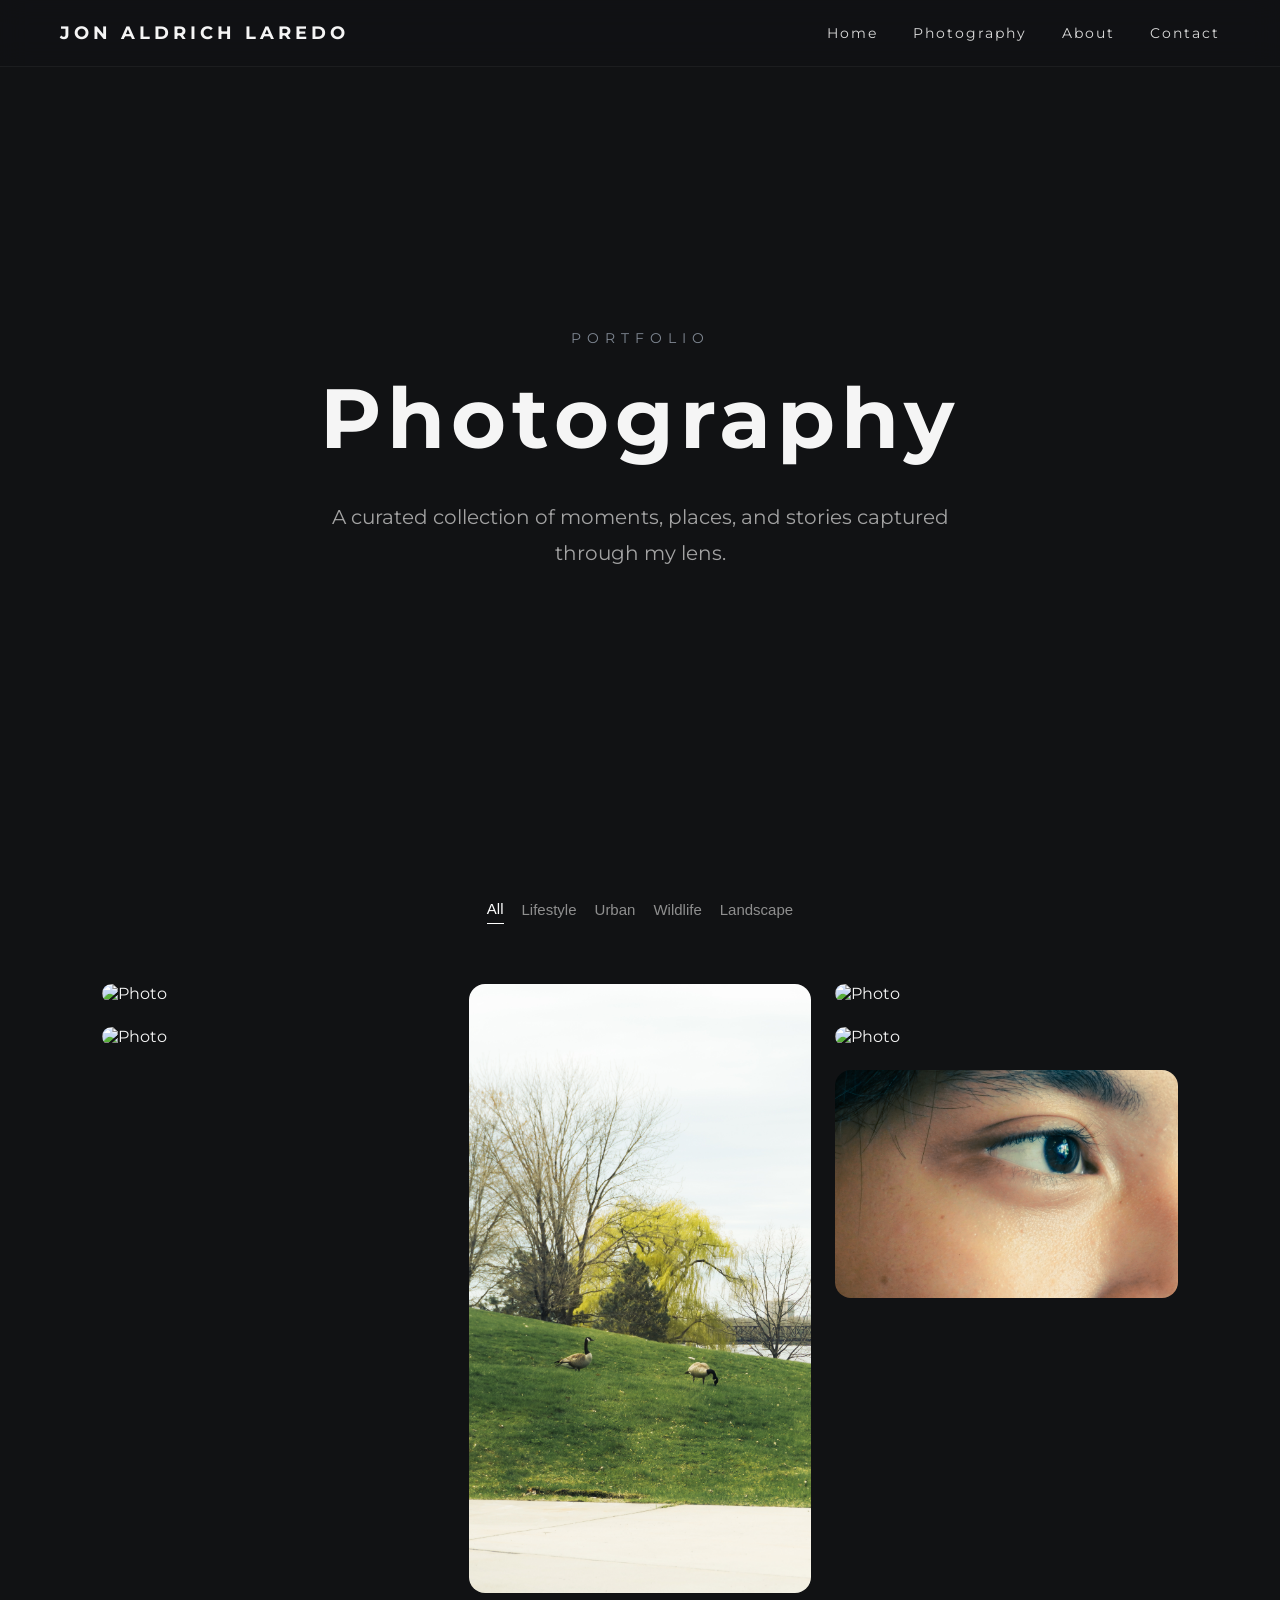
==== photography.html @ b843f2e5 "Added seperate portfolio photo section" ====
<!DOCTYPE html>
<html lang="en">

<head>

    <meta charset="UTF-8">

    <meta name="viewport" content="width=device-width, initial-scale=1.0">

    <title>Photography | Jon Aldrich Laredo</title>

    <link rel="stylesheet" href="style.css">
    <link rel="stylesheet" href="photography.css">

</head>

<body>

<nav>

    <h2>JON ALDRICH LAREDO</h2>

    <button
        class="hamburger"
        id="hamburger"
        aria-label="Open navigation">

        <span></span>
        <span></span>
        <span></span>

    </button>

    <ul id="nav-links">

        <li><a href="index.html">Home</a></li>

        <li><a href="photography.html">Photography</a></li>

        <li><a href="index.html#about">About</a></li>

        <li><a href="index.html#contact">Contact</a></li>

    </ul>

</nav>

<section class="photo-hero">

    <p class="photo-label">
        PORTFOLIO
    </p>

    <h1>
        Photography
    </h1>

    <p class="photo-description">
        A curated collection of moments, places, and stories captured through my lens.
    </p>

</section>

<section class="gallery">

    <div class="gallery-filters">

        <button class="filter-btn active" data-filter="all">All</button>

        <button class="filter-btn" data-filter="lifestyle">Lifestyle</button>

        <button class="filter-btn" data-filter="urban">Urban</button>

        <button class="filter-btn" data-filter="wildlife">Wildlife</button>

        <button class="filter-btn" data-filter="landscape">Landscape</button>

    </div>

    <div class="gallery-grid">

        <div class="gallery-item" data-category="urban">

    <img src="images/photo1.jpg" alt="Photo">

    <div class="photo-overlay">

        <p>Urban</p>

    </div>

</div>

<div class="gallery-item" data-category="urban">

    <img src="images/photo2.jpg" alt="Photo">

    <div class="photo-overlay">

        <p>Urban</p>

    </div>

</div>

<div class="gallery-item" data-category="wildlife">

    <img src="images/photo3.jpg" alt="Photo">

    <div class="photo-overlay">

        <p>Wildlife</p>

    </div>

</div>

<div class="gallery-item" data-category="landscape">

    <img src="images/photo4.jpg" alt="Photo">

    <div class="photo-overlay">

        <p>Landscape</p>

    </div>

</div>

<div class="gallery-item" data-category="urban">

    <img src="images/photo5.jpg" alt="Photo">

    <div class="photo-overlay">

        <p>Urban</p>

    </div>

</div>

<div class="gallery-item" data-category="lifestyle">

    <img src="images/photo6.jpg" alt="Photo">

    <div class="photo-overlay">

        <p>Lifestyle</p>

    </div>

</div>

    </div>

</section>

<div class="lightbox" id="lightbox">

    <button class="lightbox-prev">&#10094;</button>

    <img class="lightbox-image" id="lightbox-image">

    <button class="lightbox-next">&#10095;</button>

    <span class="close-lightbox">&times;</span>

    <div class="lightbox-info">

        <h3 id="photo-title"></h3>

        <p id="photo-category"></p>

    </div>

</div>

<script src="script.js"></script>
<script src="photography.js"></script>

</body>

</html>
---- style.css ----
/* Google Font */
@import url('https://fonts.googleapis.com/css2?family=Montserrat:wght@300;500;700&display=swap');

*{
    margin:0;
    padding:0;
    box-sizing:border-box;
}

body{

    background:#111214;
    color:#f5f5f5;

    font-family:'Montserrat',sans-serif;

}

nav{
    position: fixed;
    top: 0;
    width: 100%;

    display: flex;
    justify-content: space-between;
    align-items: center;

    padding: 22px 60px;

    background: rgba(17,18,20,0.75);
    backdrop-filter: blur(14px);
    -webkit-backdrop-filter: blur(14px);

    z-index: 1000;

    border-bottom: 1px solid rgba(255,255,255,0.05);
}

nav ul{
    display:flex;
    gap:35px;

    list-style:none;
}

nav ul li{
    cursor:pointer;

    transition:0.3s;

    color:#d9d9d9;

    letter-spacing:2px;

    font-size:14px;
}

nav ul li:hover{

    color:white;

}

nav h2{

    font-size:18px;

    letter-spacing:4px;

    font-weight:700;

}

.hamburger{

    display:none;

    flex-direction:column;

    justify-content:space-between;

    width:30px;

    height:22px;

    background:none;

    border:none;

    cursor:pointer;

    z-index:1001;

}

.hamburger span{

    width:100%;

    height:3px;

    background:#ffffff;

    border-radius:2px;

    transition:.35s ease;

}

.hamburger.active span:nth-child(1){

    transform:translateY(9px) rotate(45deg);

}

.hamburger.active span:nth-child(2){

    opacity:0;

}

.hamburger.active span:nth-child(3){

    transform:translateY(-10px) rotate(-45deg);

}

.hero{

    min-height:100vh;

    background-image:url("images/hero.jpg");
    background-size:cover;
    background-position:center;

    position:relative;
    isolation:isolate;

    display:flex;
    flex-direction:column;
    justify-content:center;
    align-items:center;

    text-align:center;

    padding:0 30px;

    color:white;

}

.hero::before{

    content:"";

    position:absolute;

    inset:0;

    background:
        radial-gradient(
            circle,
            rgba(17,18,20,0) 35%,
            rgba(17,18,20,.20) 70%,
            rgba(17,18,20,.55) 100%
        );

    pointer-events:none;

}

.hero h1{

    font-size:72px;

    color: #f1f1f1;

    letter-spacing:8px;

    margin-bottom:20px;

}

.hero p{

    font-size:18px;

    color:#3D4F59;

    letter-spacing:4px;

}

.hero h3{

    margin-top:35px;

    max-width:700px;

    line-height:1.9;

    font-weight:300;

    font-size:22px;

    color:#3D4F59;

}

.button{

    margin-top:40px;

    padding:15px 40px;

    border:1px solid rgba(255,255,255,.15);

    border-radius:50px;

    background:transparent;

    color:#f5f5f5;

    text-decoration:none;

    letter-spacing:3px;

    transition:
        background .35s,
        color .35s,
        transform .35s,
        box-shadow .35s,
        border-color .35s;

}

.button:hover{

    background:#ffffff;

    color:#111214;

    border-color:#ffffff;

    transform:translateY(-4px);

    box-shadow:0 10px 35px rgba(255,255,255,.12);

}

.button:focus{

    outline:none;

}

.button:focus-visible{

    outline:2px solid rgba(255,255,255,.5);

    outline-offset:4px;

}

.scroll-arrow{

    position:absolute;

    bottom:40px;

    font-size:30px;

    opacity:.6;

    animation:bounce 2s infinite;

}

@keyframes bounce{

    0%,100%{

        transform:translateY(0);

    }

    50%{

        transform:translateY(10px);

    }

}

.hero h1{

    animation:fadeUp 1s ease forwards;

}

.hero p{

    opacity:0;

    animation:fadeUp .9s ease forwards;

    animation-delay:.3s;

}

.hero h3{

    opacity:0;

    animation:fadeUp .9s ease forwards;

    animation-delay:.6s;

}

.button{

    opacity:0;

    animation:fadeUp .9s ease forwards;

    animation-delay:.9s;

}

@keyframes fadeUp{

    from{

        opacity:0;

        transform:translateY(40px);

    }

    to{

        opacity:1;

        transform:translateY(0);

    }

}

.work{

    position:relative;

    overflow:hidden;

    padding:180px 12% 140px;

    text-align:center;

    background:linear-gradient(
        180deg,
        #111214 0%,
        #17191D 100%
    );

}

.work h2{

    font-size:42px;

    letter-spacing:5px;

    margin-bottom:20px;

}

.work p{

    color:#999;

    margin-bottom:80px;

    font-size:18px;

}

.project{

    max-width:1100px;

    margin:170px auto;

}

.project-header {
    text-align: center;
    margin-bottom: 30px;
}

.project-category{

    font-size:12px;

    letter-spacing:4px;

    text-transform:uppercase;

    color:#8f98a3;

    margin-bottom:12px;

    font-weight:600;

}

.project-number{

    font-size:60px;

    font-weight:700;

    color:rgba(255,255,255,.08);

    line-height:1;

    margin-bottom:18px;

    letter-spacing:2px;

    user-select:text;

}

.project-header h3 {
    margin-bottom: 10px;
}

.project-header span {
    display: block;
    font-size: 0.9rem;
    opacity: 0.7;
}

.project-description {
    max-width: 600px;
    margin: 15px auto 0;
    line-height: 1.6;
    opacity: 0.75;
}

.project-header h3{

    font-size:30px;

    font-weight:600;

    letter-spacing:2px;

}

.project-header span{

    color:#8b8b8b;

    font-size:14px;

    letter-spacing:2px;

}

.comparison{

    position:relative;

    width:100%;

    aspect-ratio:16/9;

    overflow:hidden;

    border-radius:20px;

    cursor:ew-resize;

    user-select:none;

    border:1px solid rgba(255,255,255,.08);

}

.comparison-img{

    position:absolute;

    inset:0;

    width:100%;

    height:100%;

    object-fit:cover;

    pointer-events:none;
user-select:none;
-webkit-user-drag:none;

}

.after-img{

    clip-path: inset(0 50% 0 0);

}

.slider-line{

    position:absolute;

    top:0;

    left:50%;

    width:2px;

    height:100%;

    background:white;

    transform:translateX(-50%);

    pointer-events:none;

}

.slider-handle{

    position:absolute;

    top:50%;

    left:50%;

    width:46px;

    height:46px;

    border-radius:50%;

    background:white;

    transform:translate(-50%,-50%);

    box-shadow:0 0 25px rgba(0,0,0,.35);

    pointer-events:none;

}

.hero h1 {
    font-size: 80px;
    letter-spacing: 8px;
    margin: 0;
    font-weight: 700;
}

.hero h2 {
    font-size: 28px;
    margin-top: 15px;
    font-weight: 400;
}

.hero p {
    font-size: 18px;
    margin: 30px auto;
    max-width: 600px;
    line-height: 1.6;
}

.about {

    padding:170px 20px;

    background:linear-gradient(
        180deg,
        #17191D 0%,
        #111214 100%
    );

    color:white;

}

.about-content {
    max-width: 800px;
    margin: auto;
    text-align: center;
}

.about h2 {
    font-size: 50px;
    margin-bottom: 30px;
}

.about p {
    font-size: 18px;
    line-height: 1.8;
    color: #ddd;
    margin-bottom: 20px;
}

html {
    scroll-behavior: smooth;
}

nav a {
    color: inherit;
    text-decoration: none;
}

.hidden{
    opacity:0;
    transform:translateY(70px);
    filter:blur(8px);

    transition:
        opacity .9s ease,
        transform .9s ease,
        filter .9s ease;
}

.show{
    opacity:1;
    transform:translateY(0);
    filter:blur(0);
}

.project:nth-child(2){
    transition-delay:.15s;
}

.project:nth-child(3){
    transition-delay:.3s;
}

@media (max-width:768px){

    nav{

        padding:20px;

    }

    nav h2{

        font-size:15px;

        letter-spacing:2px;

    }

    .hamburger{

        display:flex;

    }

    nav ul{

        position:fixed;

        top:0;

        right:-100%;

        width:260px;

        height:100vh;

        background:#111214;

        flex-direction:column;

        justify-content:center;

        align-items:center;

        gap:40px;

        transition:right .35s ease;

    }

    nav ul.active{

        right:0;

    }

    .hero h1{

        font-size:40px;

        letter-spacing:4px;

    }

}

footer{
    padding:80px 20px;
    text-align:center;

    border-top:1px solid rgba(255,255,255,.08);

    background:#0c0d0f;
}

footer p{
    color:#cfcfcf;
    letter-spacing:1px;
}

.footer-subtitle{

    margin-top:12px;

    color:#7f8792;

    font-size:14px;

    letter-spacing:3px;

    text-transform:uppercase;

}

nav.scrolled{

    background:rgba(10,10,10,.92);

    border-bottom:1px solid rgba(255,255,255,.08);

    backdrop-filter:blur(18px);

    box-shadow:0 8px 30px rgba(0,0,0,.25);

    transition:.4s ease;

}

.project{

    transition:

        transform .45s ease,

        opacity .45s ease;

}

.project:hover{

    transform:translateY(-12px);

}

::selection{

    background:#ffffff;

    color:#111214;

}

.contact{

    padding:170px 20px 140px;

    text-align:center;

}

.contact h2{

    font-size:42px;

    letter-spacing:5px;

    margin-bottom:20px;

}

.contact p{

    color:#999;

    line-height:1.8;

    font-size:18px;

}

.contact p:last-child{

    margin-top:20px;

    color:white;

}

/* Prevent decorative text from being highlighted */

nav h2,
.hero h1,
.about,
footer {
    user-select: none;
    -webkit-user-select: none;
    -moz-user-select: none;
    -ms-user-select: none;
}

/* Soft ambient glow behind Portfolio */

.work::before{

    content:"";

    position:absolute;

    top:-300px;

    left:50%;

    transform:translateX(-50%);

    width:900px;

    height:900px;

    border-radius:50%;

    background:rgba(255,255,255,.02);

    filter:blur(140px);

    pointer-events:none;

}
---- photography.css ----
.photo-hero{

    min-height:100vh;

    display:flex;

    flex-direction:column;

    justify-content:center;

    align-items:center;

    text-align:center;

    padding:0 30px;

}

.photo-label{

    font-size:14px;

    letter-spacing:6px;

    color:#7f8792;

    margin-bottom:20px;

}

.photo-hero h1{

    font-size:84px;

    font-weight:700;

    letter-spacing:6px;

    margin-bottom:30px;

}

.photo-description{

    max-width:650px;

    font-size:20px;

    line-height:1.8;

    color:#a3a3a3;

}

.featured{

    padding:140px 8%;

}

.section-label{

    text-align:center;

    font-size:14px;

    letter-spacing:6px;

    color:#7f8792;

    margin-bottom:18px;

}

.featured h2{

    text-align:center;

    font-size:46px;

    margin-bottom:70px;

    letter-spacing:3px;

}

.featured-grid{

    display:grid;

    grid-template-columns:2fr 1fr;

    gap:24px;

}

.featured-large{

    height:700px;

    overflow:hidden;

    border-radius:18px;

}

.featured-large img{

    width:100%;

    height:100%;

    object-fit:cover;

}

.featured-small{

    height:338px;

    overflow:hidden;

    border-radius:18px;

}

.featured-small img{

    width:100%;

    height:100%;

    object-fit:cover;

}

.featured-grid{

    align-items:stretch;

}

.featured-grid .featured-small:last-child{

    margin-top:24px;

}

.gallery{

    padding:0 8% 160px;

}

.gallery-grid{

    column-count:3;

    column-gap:24px;

}

.gallery-item{

    position:relative;

    margin-bottom:24px;

    break-inside:avoid;

    overflow:hidden;

    border-radius:16px;

}

.gallery-item img{

    width:100%;

    display:block;

    transition:transform .4s ease;

    cursor:pointer;

}

.gallery-grid img:hover{

    transform:scale(1.02);

}

.gallery-filters{

    display:flex;

    justify-content:center;

    gap:18px;

    margin-bottom:60px;

    flex-wrap:wrap;

}

.filter-btn{

    background:none;

    border:none;

    color:#8f8f8f;

    font-size:15px;

    cursor:pointer;

    transition:.3s;

    padding-bottom:6px;

}

.filter-btn:hover{

    color:white;

}

.filter-btn.active{

    color:white;

    border-bottom:1px solid white;

}

.photo-overlay{

    position:absolute;

    inset:0;

    background:rgba(0,0,0,.35);

    display:flex;

    justify-content:center;

    align-items:center;

    opacity:0;

    transition:.35s ease;

}

.photo-overlay p{

    color:white;

    font-size:16px;

    letter-spacing:3px;

    text-transform:uppercase;

}

.gallery-item:hover img{

    transform:scale(1.04);

}

.gallery-item:hover .photo-overlay{

    opacity:1;

}

.lightbox{

    position:fixed;

    inset:0;

    background:rgba(0,0,0,.92);

    display:flex;

    justify-content:center;

    align-items:center;

    opacity:0;

    visibility:hidden;

    transition:.35s;

    z-index:9999;

}

.lightbox.active{

    opacity:1;

    visibility:visible;

}

.lightbox-image{

    max-width:90%;

    max-height:90%;

    border-radius:10px;

}

.close-lightbox{

    position:absolute;

    top:35px;

    right:45px;

    color:white;

    font-size:42px;

    cursor:pointer;

}

.gallery-item{

    z-index:9999;

}

.gallery-item img{

    pointer-events:auto;

}

.photo-overlay{

    pointer-events:none;

}

.lightbox-prev,
.lightbox-next{

    position:absolute;

    top:50%;

    transform:translateY(-50%);

    background:none;

    border:none;

    color:white;

    font-size:48px;

    cursor:pointer;

    padding:20px;

    transition:.3s;

}

.lightbox-prev{

    left:25px;

}

.lightbox-next{

    right:25px;

}

.lightbox-prev:hover,
.lightbox-next:hover{

    transform:translateY(-50%) scale(1.15);

}

.lightbox-info{

    position:absolute;

    bottom:40px;

    left:50%;

    transform:translateX(-50%);

    text-align:center;

    color:white;

}

.lightbox-info h3{

    font-size:28px;

    margin-bottom:8px;

    font-weight:600;

}

.lightbox-info p{

    color:#bcbcbc;

    letter-spacing:2px;

}

@media (max-width: 1100px){

    .gallery-grid{

        column-count:2;

    }

}

@media (max-width: 700px){

    .gallery-grid{

        column-count:1;

    }

    .photo-hero h1{

        font-size:42px;

        letter-spacing:2px;

        line-height:1.1;

    }

    .photo-description{

        font-size:18px;

    }

    .gallery{

        width:100%;

        max-width:550px;

        margin:auto;

        padding:0 20px 120px;

    }

    .gallery-filters{

        gap:10px;

    }

    .filter-btn{

        font-size:14px;

    }

}
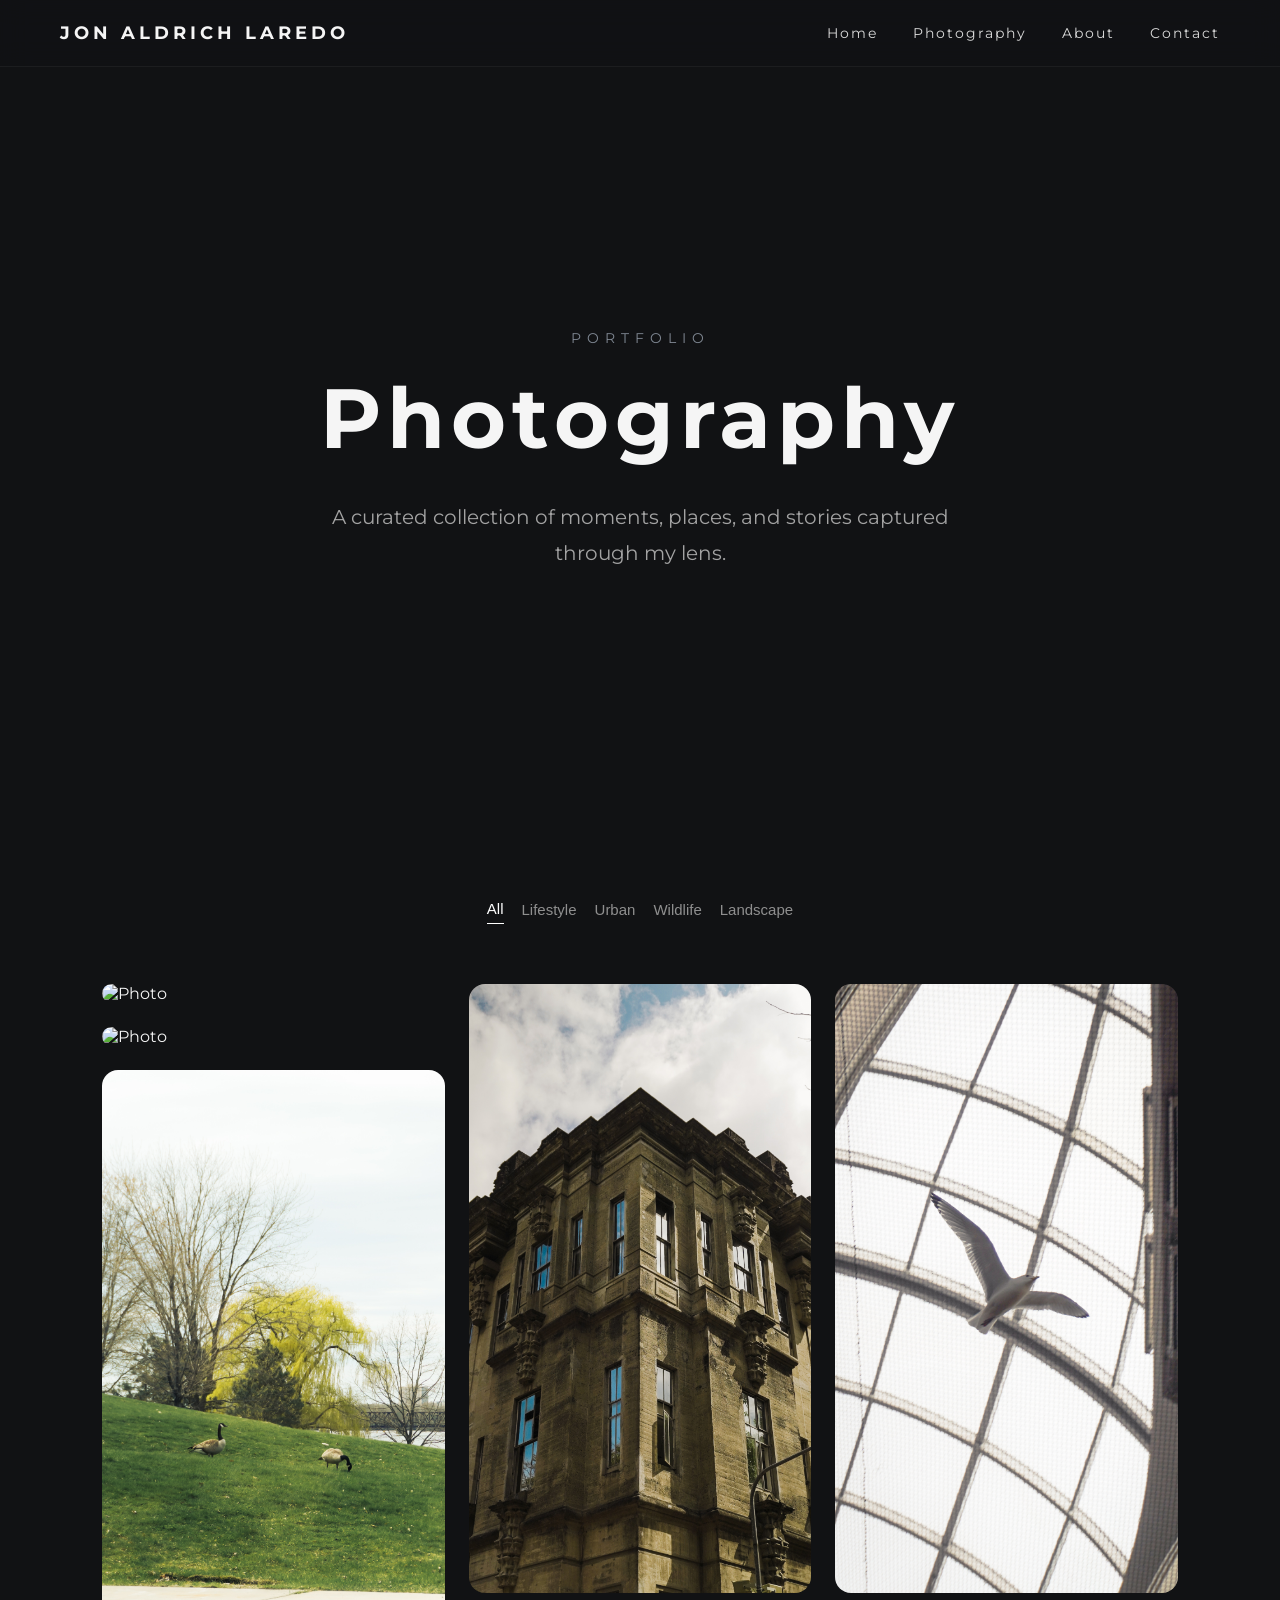
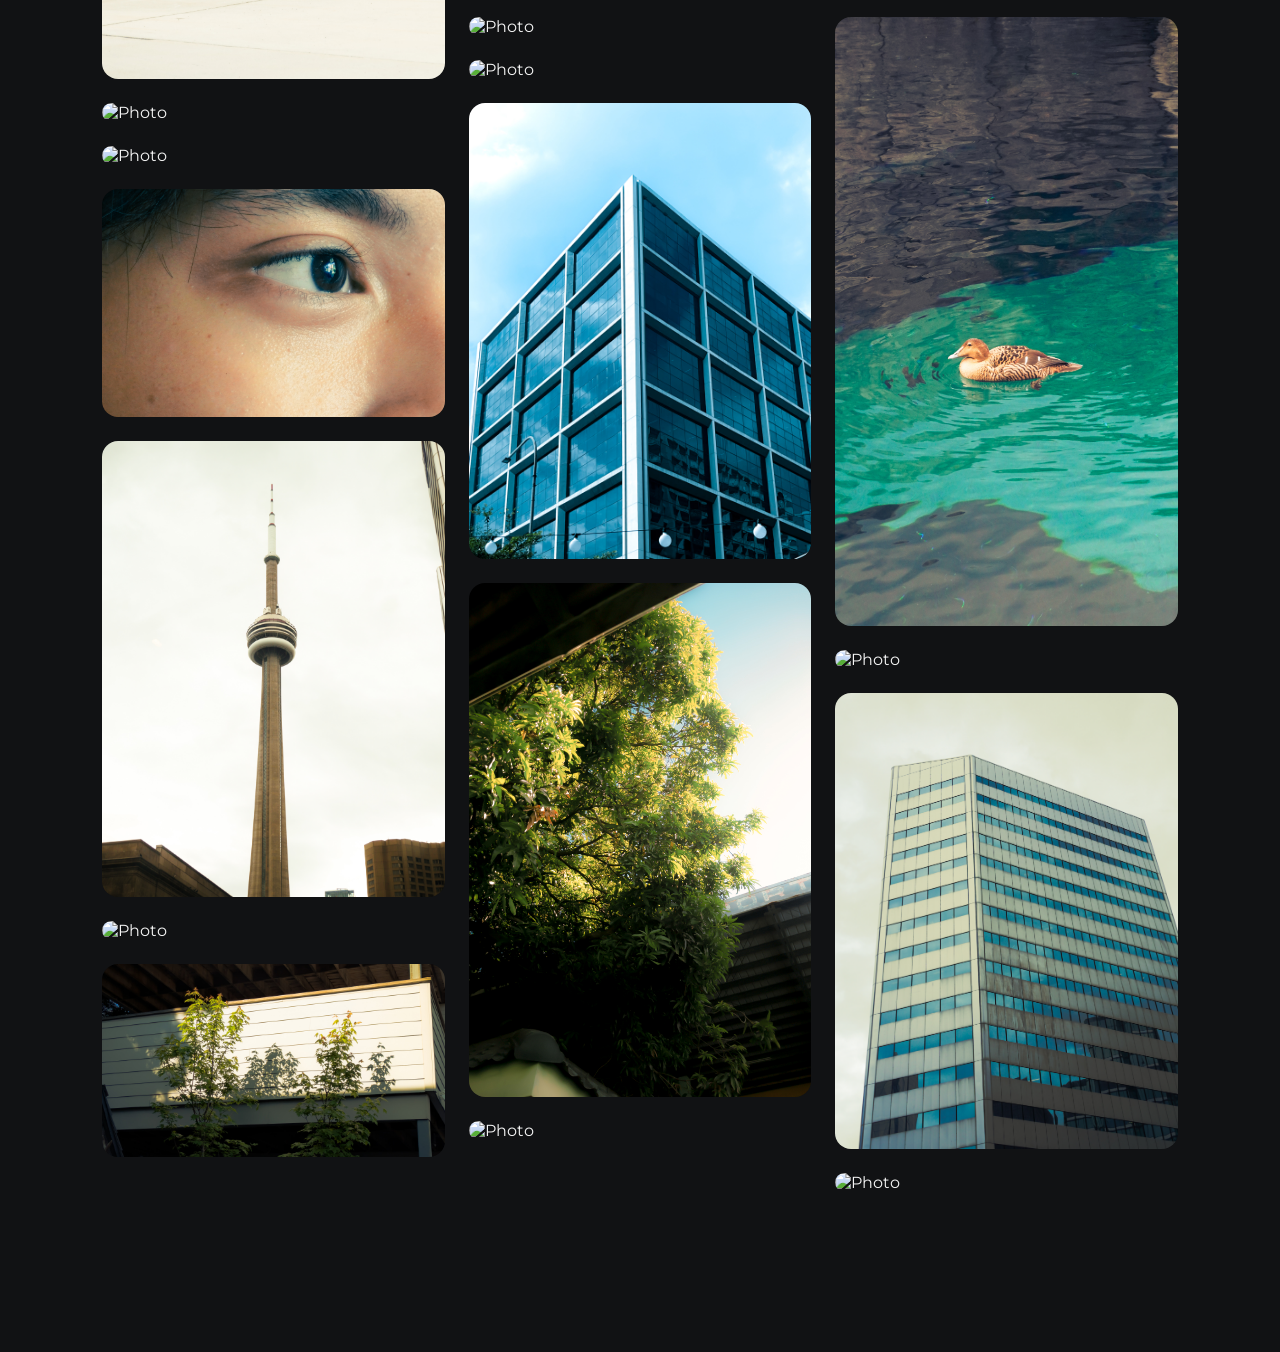
==== commit a52f71be: "Added all photos" ====
--- a/photography.html
+++ b/photography.html
@@ -151,6 +151,174 @@
 
 </div>
 
+<div class="gallery-item" data-category="urban">
+
+    <img src="images/photo7.jpg" alt="Photo">
+
+    <div class="photo-overlay">
+
+        <p>Urban</p>
+
+    </div>
+
+</div>
+
+<div class="gallery-item" data-category="urban">
+
+    <img src="images/photo8.jpg" alt="Photo">
+
+    <div class="photo-overlay">
+
+        <p>Urban</p>
+
+    </div>
+
+</div>
+
+<div class="gallery-item" data-category="landscape">
+
+    <img src="images/photo9.jpg" alt="Photo">
+
+    <div class="photo-overlay">
+
+        <p>Landscape</p>
+
+    </div>
+
+</div>
+
+<div class="gallery-item" data-category="urban">
+
+    <img src="images/photo10.jpg" alt="Photo">
+
+    <div class="photo-overlay">
+
+        <p>Urban</p>
+
+    </div>
+
+</div>
+
+<div class="gallery-item" data-category="landscape">
+
+    <img src="images/photo11.jpg" alt="Photo">
+
+    <div class="photo-overlay">
+
+        <p>Landscape</p>
+
+    </div>
+
+</div>
+
+<div class="gallery-item" data-category="lifestyle">
+
+    <img src="images/photo12.jpg" alt="Photo">
+
+    <div class="photo-overlay">
+
+        <p>Lifestyle</p>
+
+    </div>
+
+</div>
+
+<div class="gallery-item" data-category="urban">
+
+    <img src="images/photo13.jpg" alt="Photo">
+
+    <div class="photo-overlay">
+
+        <p>Urban</p>
+
+    </div>
+
+</div>
+
+<div class="gallery-item" data-category="landscape">
+
+    <img src="images/photo14.jpg" alt="Photo">
+
+    <div class="photo-overlay">
+
+        <p>Landscape</p>
+
+    </div>
+
+</div>
+
+<div class="gallery-item" data-category="lifestyle">
+
+    <img src="images/photo15.jpg" alt="Photo">
+
+    <div class="photo-overlay">
+
+        <p>Lifestyle</p>
+
+    </div>
+
+</div>
+
+<div class="gallery-item" data-category="wildlife">
+
+    <img src="images/photo16.jpg" alt="Photo">
+
+    <div class="photo-overlay">
+
+        <p>Wildlife</p>
+
+    </div>
+
+</div>
+
+<div class="gallery-item" data-category="wildlife">
+
+    <img src="images/photo17.jpg" alt="Photo">
+
+    <div class="photo-overlay">
+
+        <p>Wildlife</p>
+
+    </div>
+
+</div>
+
+<div class="gallery-item" data-category="urban">
+
+    <img src="images/photo18.jpg" alt="Photo">
+
+    <div class="photo-overlay">
+
+        <p>Urban</p>
+
+    </div>
+
+</div>
+
+<div class="gallery-item" data-category="urban">
+
+    <img src="images/photo19.jpg" alt="Photo">
+
+    <div class="photo-overlay">
+
+        <p>Urban</p>
+
+    </div>
+
+</div>
+
+<div class="gallery-item" data-category="urban">
+
+    <img src="images/photo20.jpg" alt="Photo">
+
+    <div class="photo-overlay">
+
+        <p>Urban</p>
+
+    </div>
+
+</div>
+
     </div>
 
 </section>
